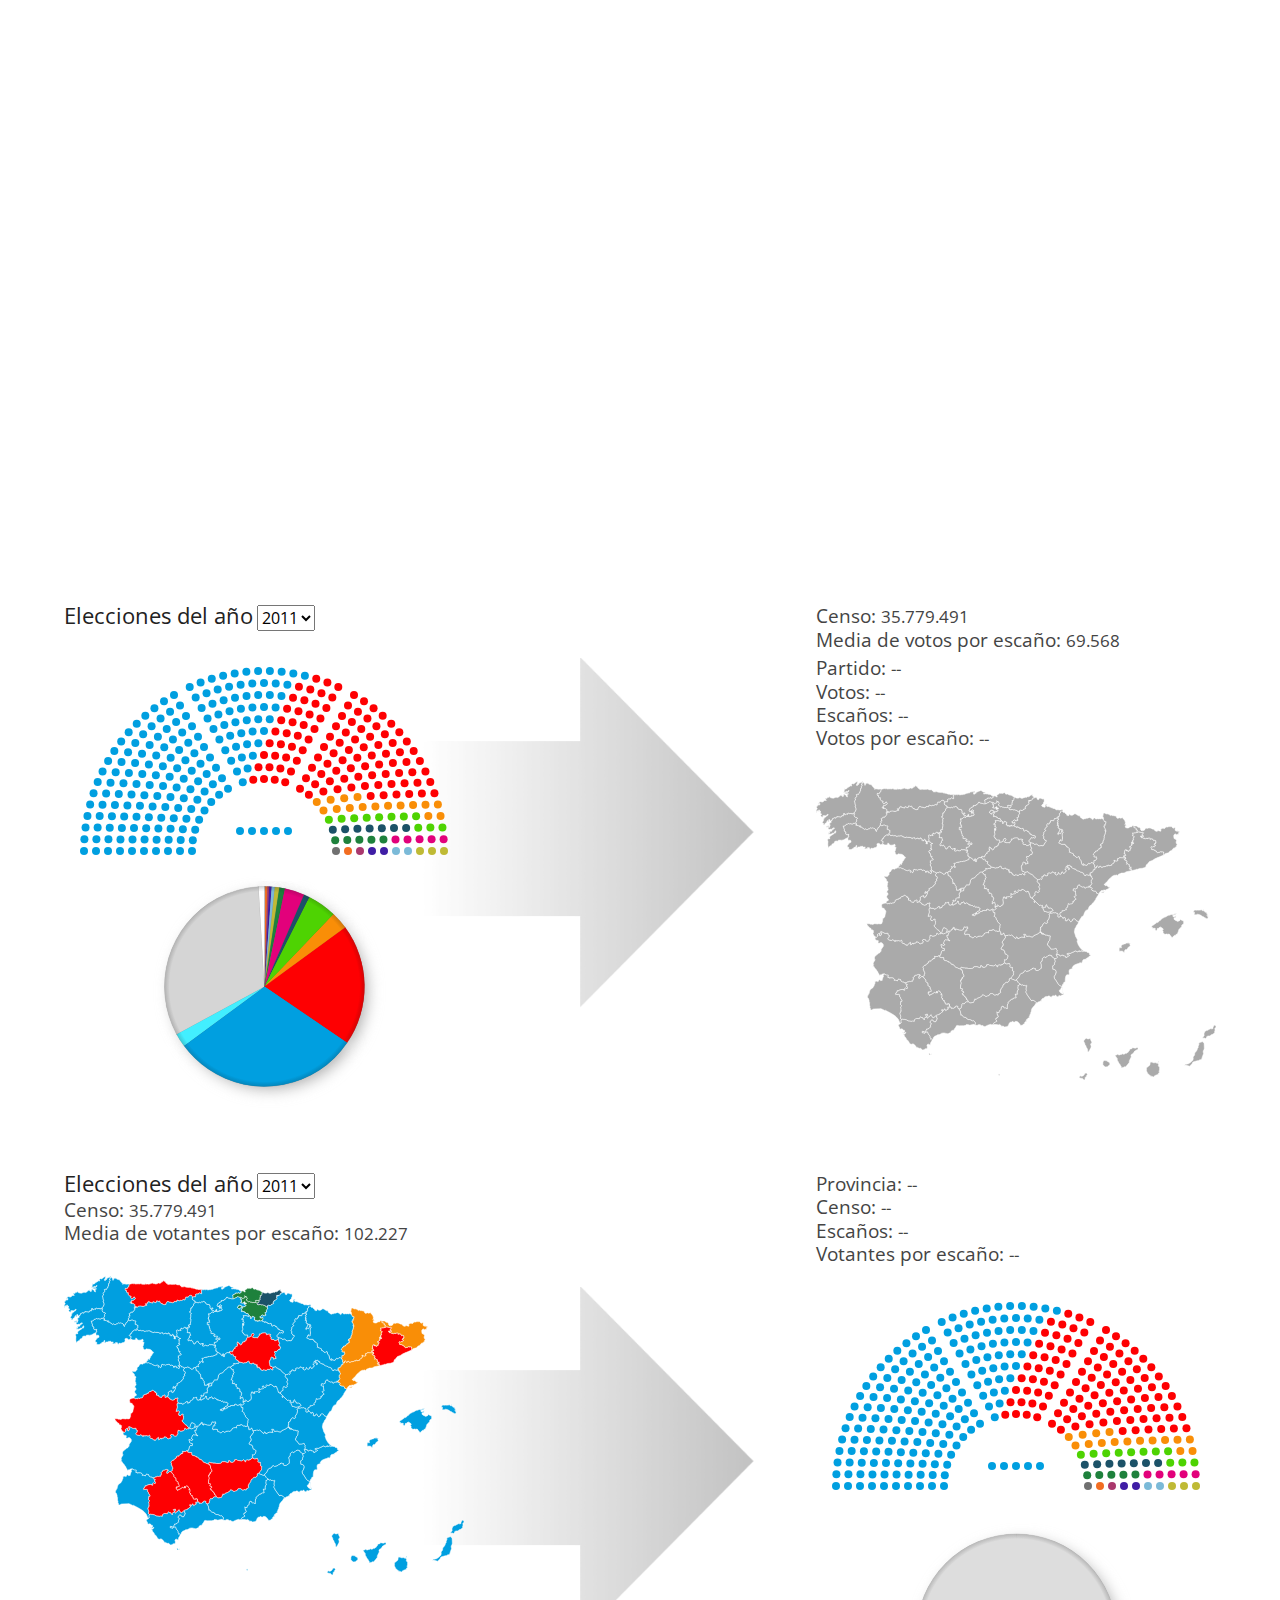
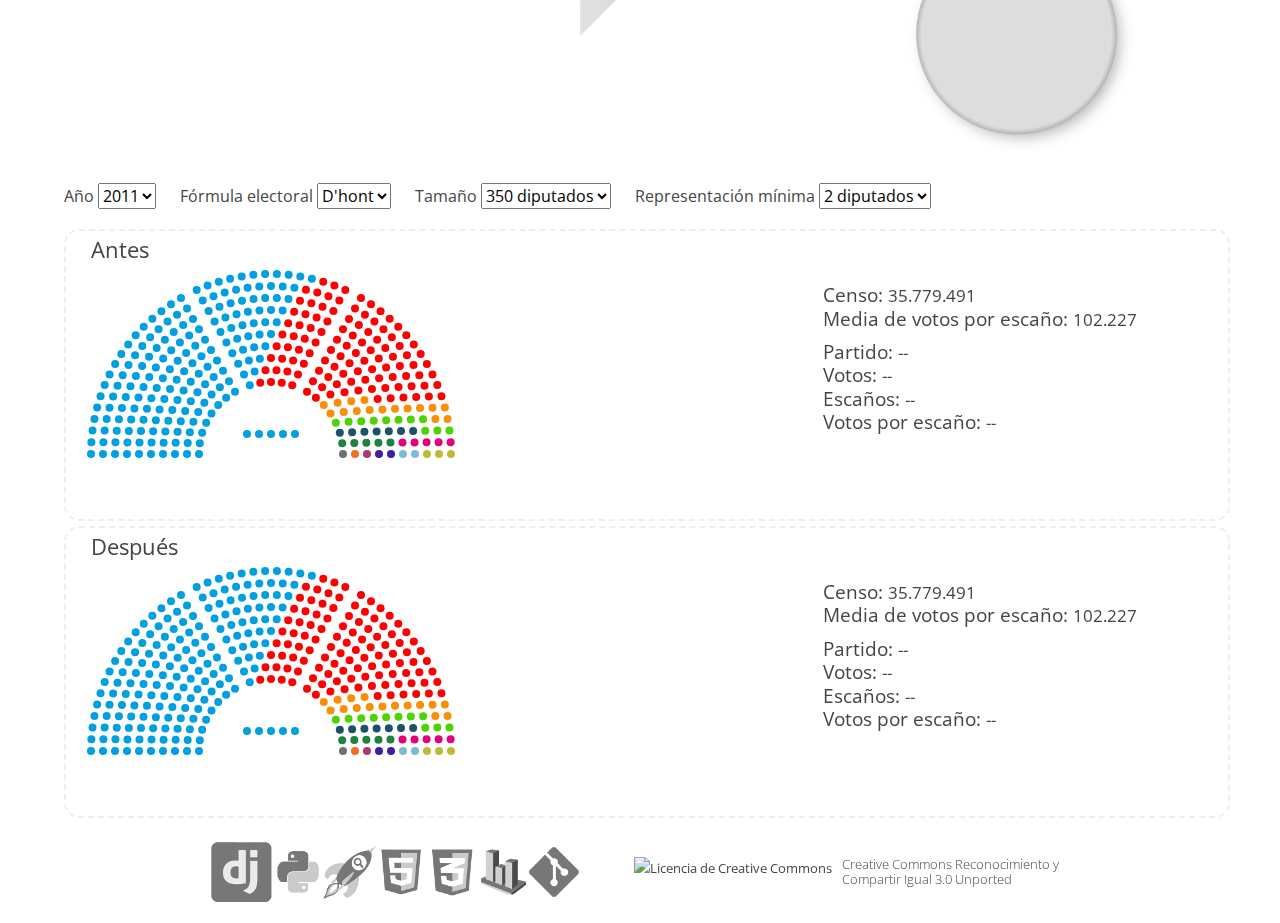
==== loreg.html @ 7c4c1dfa "First commit" ====
<!DOCTYPE html>
<html lang="es">
    <head>
        <title>LOREG</title>
        <meta charset="utf-8">
        <!--<link rel="stylesheet" href="css/GGS.css">-->
        <link rel="stylesheet" href="css/normalize.css">
        <link rel="stylesheet" href="css/base.css">
        <link rel="stylesheet" href="css/font-awesome.min.css">
        <link href='http://fonts.googleapis.com/css?family=Open+Sans:400,700,400italic,300' rel='stylesheet' type='text/css'>
        <link href='http://fonts.googleapis.com/css?family=Fauna+One' rel='stylesheet' type='text/css'>
    </head>
    <body>
        <div class="warning hidden">
            <a class="close"><img src="images/aspa.png"></a>
            <p>
                El navegador que estás usando no parece ser lo suficientemente moderno, 
                te recomiendo que instales la última versión de 
                <a href="https://www.mozilla.org/es-ES/firefox/fx/"> Firefox </a>, 
                un navegador libre que te permitirá experimentar la web con su máxima expresión.
            </p>
        </div>
        <div class="wrapper">
            <canvas id="subsidy" width=800 height=550></canvas>

            <article id="developmentNation" class="clearfix">
                <div class="left">
                    <div class="text">
                        <h3 class="title">Elecciones del año</h3>
                        <select class="year">
                            <option value="2011">2011</option>
                            <option value="2008">2008</option>
                            <option value="2004">2004</option>
                            <option value="2000">2000</option>
                            <option value="1996">1996</option>
                            <option value="1993">1993</option>
                            <option value="1989">1989</option>
                            <option value="1986">1986</option>
                            <option value="1982">1982</option>
                            <option value="1979">1979</option>
                            <option value="1977">1977</option>
                        </select>
                    </div>
                    <canvas class="congress"></canvas>
                    <canvas class="pie" id="developmentNationPie" width=400 height=250></canvas>
                </div>
                <div class="right">
                    <div class="text">
                        <h4>Censo:<span class="census">--</span></h4>
                        <h4 style="margin-bottom: 5px">Media de votos por escaño:<span class="average">--</span></h4>
                        <h4>Partido:<span class="party">--</span></h4>
                        <h4>Votos:<span class="votes">--</span></h4>
                        <h4>Escaños:<span class="seats">--</span></h4>
                        <h4>Votos por escaño:<span class="votesxseats">--</span></h4>
                    </div>
                    <canvas class="map"></canvas>
                </div>
            </article>

            <article id="developmentProvinces" class="clearfix">
                <div class="left">
                    <div class="text">
                        <h3 class="title">Elecciones del año</h3>
                        <select class="year">
                            <option value="2011">2011</option>
                            <option value="2008">2008</option>
                            <option value="2004">2004</option>
                            <option value="2000">2000</option>
                            <option value="1996">1996</option>
                            <option value="1993">1993</option>
                            <option value="1989">1989</option>
                            <option value="1986">1986</option>
                            <option value="1982">1982</option>
                            <option value="1979">1979</option>
                            <option value="1977">1977</option>
                        </select>
                        <h4>Censo:<span class="census">--</span></h4>
                        <h4 style="margin-bottom: 5px">Media de votantes por escaño:<span class="average">--</span></h4>
                    </div>
                    <canvas class="map"></canvas>
                </div>
                <div class="right">
                    <div class="text">
                        <h4>Provincia:<span class="province">--</span></h4>
                        <h4>Censo:<span class="pcensus">--</span></h4>
                        <h4>Escaños:<span class="seats">--</span></h4>
                        <h4>Votantes por escaño:<span class="votesxseats">--</span></h4>
                    </div>
                    <canvas class="congress"></canvas>
                    <canvas class="pie" id="developmentProvincesPie" width=400 height=275></canvas>
                </div>
            </article>

            <article id="alternatives">
                <form>
                    <span>
                        <label>Año</label>
                        <select class="year">
                            <option value="2011">2011</option>
                            <option value="2008">2008</option>
                            <option value="2004">2004</option>
                            <option value="2000">2000</option>
                            <option value="1996">1996</option>
                            <option value="1993">1993</option>
                            <option value="1989">1989</option>
                            <option value="1986">1986</option>
                            <option value="1982">1982</option>
                            <option value="1979">1979</option>
                            <option value="1977">1977</option>
                        </select>
                    </span>
                    <span>
                        <label>Fórmula electoral</label>
                        <select class="formula">
                            <option value="dhont">D'hont</option>
                            <option value="hare">Hare</option>
                            <option value="ugr">UGR</option>
                        </select>
                    </span>
                    <span>
                        <label>Tamaño</label>
                        <select class="size">
                            <option value="350">350 diputados</option>
                            <option value="400">400 diputados</option>
                        </select>
                    </span>
                    <span>
                        <label for="prueba">Representación mínima</label>
                        <select id="prueba" class="min">
                            <option value="2">2 diputados</option>
                            <option value="1">1 diputado</option>
                        </select>
                    </span>
                </form>
                <div class="before clearfix">
                    <h3>Antes</h3>
                    <canvas class="before"></canvas>
                    <div class="text">
                        <h4>Censo:<span class="census">--</span></h4>
                        <h4 style="margin-bottom: 10px">Media de votos por escaño:<span class="average">--</span></h4>
                        <h4>Partido:<span class="party">--</span></h4>
                        <h4>Votos:<span class="votes">--</span></h4>
                        <h4>Escaños:<span class="seats">--</span></h4>
                        <h4>Votos por escaño:<span class="votesxseat">--</span></h4>
                    </div>
                </div>
                <div class="after clearfix">
                    <h3>Después</h3>
                    <canvas class="after"></canvas>
                    <div class="text">
                        <h4>Censo:<span class="census">--</span></h4>
                        <h4 style="margin-bottom: 10px">Media de votos por escaño:<span class="average">--</span></h4>
                        <h4>Partido:<span class="party">--</span></h4>
                        <h4>Votos:<span class="votes">--</span></h4>
                        <h4>Escaños:<span class="seats">--</span></h4>
                        <h4>Votos por escaño:<span class="votesxseat">--</span></h4>
                    </div>
                </div>
            </article>

            <div class="footer">
                <img id="powered" src="images/powered.png" />
                <a rel="license" href="http://creativecommons.org/licenses/by-sa/3.0/deed.es_ES">
                    <img alt="Licencia de Creative Commons" src="http://i.creativecommons.org/l/by-sa/3.0/88x31.png" />
                    <span>Creative Commons Reconocimiento y Compartir Igual 3.0 Unported</span>
                </a>
            </div>
        </div>
        <script src="js/base.js"></script>
        <script src="js/tinyColor.js"></script>
        <script src="js/events.js"></script>
        <script src="js/graphics.js"></script>
        <script src="js/RGraph.common.core.js"></script>
        <script src="js/RGraph.common.dynamic.js"></script>
        <script src="js/RGraph.common.tooltips.js"></script>
        <script src="js/RGraph.pie.js"></script>
        <script src="js/RGraph.bar.js"></script>
        <script src="js/loreg.js"></script>
        <!--<script src="/js/GGS.js"></script>-->
    </body>
</html>
---- css/GGS.css ----
/*
*
*  Golden Grid System (1.01)	<http://goldengridsystem.com/>
*  by Joni Korpi 				<http://jonikorpi.com/>
*  licensed under MIT			<http://opensource.org/licenses/mit-license.php>
*	
*/
/*
*
*  Margin, padding, and border resets
*  except for form elements
*
*/
body,
div,
h1,
h2,
h3,
h4,
h5,
h6,
p,
blockquote,
pre,
dl,
dt,
dd,
ol,
ul,
li,
fieldset,
form,
label,
legend,
th,
td,
article,
aside,
figure,
footer,
header,
hgroup,
menu,
nav,
section {
  margin: 0;
  padding: 0;
  border: 0;
}
/*
*
*  Consistency fixes
*  adopted from http://necolas.github.com/normalize.css/
*
*/
html {
  height: 100%;
  -webkit-text-size-adjust: 100%;
  -ms-text-size-adjust: 100%;
}
body {
  min-height: 100%;
  font-size: 100%;
  position: absolute;
}
article,
aside,
details,
figcaption,
figure,
footer,
header,
hgroup,
nav,
section,
audio,
canvas,
video {
  display: block;
}
sub, sup {
  font-size: 75%;
  line-height: 0;
  position: relative;
  vertical-align: baseline;
}
sup {
  top: -0.5em;
}
sub {
  bottom: -0.25em;
}
pre {
  white-space: pre;
  white-space: pre-wrap;
  word-wrap: break-word;
}
b, strong {
  font-weight: bold;
}
abbr[title] {
  border-bottom: 1px dotted;
}
input,
textarea,
button,
select {
  margin: 0;
  font-size: 100%;
  line-height: normal;
  vertical-align: baseline;
}
button,
html input[type="button"],
input[type="reset"],
input[type="submit"] {
  cursor: pointer;
  -webkit-appearance: button;
}
input[type="checkbox"], input[type="radio"] {
  -webkit-box-sizing: border-box;
  -moz-box-sizing: border-box;
  -o-box-sizing: border-box;
  -ms-box-sizing: border-box;
  box-sizing: border-box;
}
textarea {
  overflow: auto;
}
table {
  border-collapse: collapse;
  border-spacing: 0;
}
/*
*
*  Simple fluid media
*
*/
figure {
  position: relative;
}
figure img,
figure object,
figure embed,
figure video {
  max-width: 100%;
  display: block;
}
img {
  border: 0;
  -ms-interpolation-mode: bicubic;
}
/*
*
*	Zoomable baseline grid
*	type size presets
*
*/
body {
  /* 16px / 24px */

  font-size: 1em;
  line-height: 1.5em;
}
.small {
  /* 13px / 18px */

  font-size: 0.8125em;
  line-height: 1.3846153846153846em;
}
.normal, h3 {
  /* 16px / 24px */

  font-size: 1em;
  line-height: 1.5em;
  /* 24 */

}
.large, h2, h1 {
  /* 26 / 36px */

  font-size: 1.625em;
  line-height: 1.3846153846153846em;
}
.huge {
  /* 42px / 48px */

  font-size: 2.625em;
  line-height: 1.1428571428571428em;
}
.massive {
  /* 68px / 72px */

  font-size: 4.25em;
  line-height: 1.0588235294117647em;
}
.gigantic {
  /* 110px / 120px */

  font-size: 6.875em;
  line-height: 1.0909090909090908em;
}
/*
*
*  Four-column grid active
*  ----------------------------------------
*  Margin   | #  1   2   3   4   |   Margin
*  5.55555% | %  25  50  75  100 | 5.55555%
*
*/
header, #twoway {
  margin: 0 5.555555555555555%;
}
h1, h2 {
  margin: 0.9230769230769231em 0 1.3846153846153846em;
}
h2 {
  font-weight: normal;
}
h3 {
  margin: 1.5em 0 1.5em;
}
/*
*  Simple elastic gutters
*  Note: box-sizing will not work in IE6-7
*/
.wrapper {
  padding: 0 0.75em;
  -webkit-box-sizing: border-box;
  -moz-box-sizing: border-box;
  box-sizing: border-box;
}
/*
*
*  Fixes for IE6-8
*  http://jonikorpi.com/leaving-old-IE-behind/
*
*/
.ie body {
  width: 40em;
  margin: 0 auto;
  font-size: 1.0625em;
}
.ie h1 {
  /* 42px / 48px */

  font-size: 2.625em;
  line-height: 1.1428571428571428em;
  margin: 1.1428571428571428em 0 0.5714285714285714em;
}
/* @media screen and (min-width: 640px) */
@media screen and (min-width: 40em) {
  body {
    /* Zoom baseline grid to 17/16 = 1.0625 */
  
    font-size: 1.0625em;
  }
  h1 {
    /* 42px / 48px */
  
    font-size: 2.625em;
    line-height: 1.1428571428571428em;
    margin: 1.1428571428571428em 0 0.5714285714285714em;
  }
}
/*
*
*  Eight-column grid active
*  ----------------------------------------------------------------------
*  Margin   | #  1     2     3     4     5     6     7     8   |   Margin
*  5.55555% | %  12.5  25.0  37.5  50.0  62.5  75.0  87.5  100 | 5.55555%
*	
*
*/
/* @media screen and (min-width: 720px) */
@media screen and (min-width: 45em) {
  body {
    /* Reset baseline grid to 16/16 = 1 */
  
    font-size: 1em;
  }
  #twoway .wrapper {
    float: left;
    width: 50%;
  }
}
/* @media screen and (min-width: 888px) */
@media screen and (min-width: 55.5em) {
  body {
    /* Zoom baseline grid to 17/16 = 1.0625 */
  
    font-size: 1.0625em;
  }
}
/* @media screen and (min-width: 984px) */
@media screen and (min-width: 61.5em) {
  body {
    /* Reset baseline grid to 16/16 = 1.0 */
  
    font-size: 1em;
  }
  header, #twoway {
    margin: 0 16.666666666666664%;
  }
}
/* @media screen and (min-width: 1200px) */
@media screen and (min-width: 75em) {
  body {
    /* Zoom baseline grid to 17/16 = 1.0625 */
  
    font-size: 1.0625em;
  }
}
/* @media screen and (min-width: 1392px) */
@media screen and (min-width: 87em) {
  body {
    /* Reset baseline grid to 16/16 = 1.0 */
  
    font-size: 1em;
  }
  header, #twoway {
    margin: 0 27.77777777777778%;
  }
}
/* @media screen and (min-width: 1680px) */
@media screen and (min-width: 105em) {
  body {
    /* Zoom baseline grid to 17/16 = 1.0625 */
  
    font-size: 1.0625em;
  }
}
/*
*
*  Sixteen-column grid active
*  ----------------------------------------------------------------------------------------------------------------------
*  Margin   | #  1     2     3     4     5     6     7     8     9     10    11    12    13    14    15    16  |   Margin
*  5.55555% | %  6.25  12.5  18.75 25.0  31.25 37.5  43.75 50.0  56.25 62.5  68.75 75.0  81.25 87.5  93.75 100 | 5.55555%
*	
*
*/
/* @media screen and (min-width: 1872px) */
@media screen and (min-width: 117em) {
  header, #twoway {
    margin: 0 5.555555555555555%;
  }
  header .wrapper {
    width: 37.5%;
    margin-left: 25%;
  }
  #twoway .wrapper {
    width: 25%;
  }
  #twoway .wrapper:first-child {
    margin-left: 25%;
  }
}
/* @media screen and (min-width: 2080px) */
@media screen and (min-width: 130em) {
  body {
    /* Zoom baseline grid to 18/16 = 1.125 */
  
    font-size: 1.125em;
    max-width: 160em;
  }
}
---- css/base.css ----
@font-face{
    font-family:Round;
    src: url('fonts/RoundStyleBasic.ttf');
}

*::-moz-selection{
    background: #F27627;
    color: white;
}

::selection{
    background: #F27627;
    color: white;
}

.clearfix:after {
    content: ".";
    display: block;
    clear: both;
    visibility: hidden;
    line-height: 0;
    height: 0;
}

.clearfix {
    display: inline-block;
}

bold{
    font-weight: bold;
}

body, h1, h2, h3, h4, h5, h6, p, blockquote, pre, a, abbr, acronym, address, cite, 
code, del, dfn, em, img, q, s, samp, small, strike, strong, sub, sup, tt, var, 
dd, dl, dt, li, ol, ul, fieldset, form, label, legend, button, table, caption, 
tbody, tfoot, thead, tr, th, td{
    font-family: 'Open Sans', sans-serif;
}

button{
    display: block;
    margin-top: 10px;
    border-radius: 15px;
    padding: 5px 10px;
    background: linear-gradient(to bottom, #EEE, #CCC) repeat scroll 0 0 transparent;
    box-shadow: 0 0 5px #aaa;
    border: none;
}

button:hover{
    background: linear-gradient(to bottom, #EEE, #BBB) repeat scroll 0 0 transparent;
    box-shadow: 0 0 5px #aaa inset;
}

button:active{
    background: #ddd;
}

textarea{
    resize: none;
}

a{
    text-decoration: none;
    color: #EF8E51;
    cursor: pointer;
}

a:hover{
    color: #734D35;
}

time{
    background-color: rgba(99, 135, 227, 0.3);
    color: white;
    padding: 3px 7px;
    border-radius: 7px;
    font-weight: bold;
}

div.footer a span{
    font-weight: 300;
}

summary{
    font-style: italic;
}

p, div, span, strong, mark, pre, input, textarea, h1, h2, h3, h4, h5, h6, h7, article h2 a, summary{
    color: #444;
    font-weight: normal;
}

h1, h2, h3, h4, h5, h6, h7, article h2 a{
    font-weight: bold;
}

h2, h3, h2 a{
    font-family: 'Fauna One', serif;
}

h2{
    font-size: 1.4em;
    text-align: left;
}

h3{
    font-size: 1.2em;
    margin: 10px 0;
    font-weight: normal;
}

article h3{
    margin: 0;
}

article .title{
    margin: 0;
}

article #tags{
    margin-top: 0;
}

h3 a{
    color: #444;
}

h5{
    font-size: 1em;
}

ul{
    list-style: circle inside;
    margin: 0;
}

#content ul, #content ol{
    margin: 10px 0 10px 30px;
}

#content ol{
    list-style: inside decimal;
}

#content img{
    margin: 10px;
}

#content img.center{
    display: flex;
    margin: 0 auto;
}

#content img.right{
    float:right;
    margin-left: 30px;
}

#content img.left{
    float: left;
    margin-right: 30px;
}

p{
    margin: 5px 0 0 0;
    text-indent: 30px;
}

body{
    line-height: 1.2em;
    position: absolute;
    font-size: 0.9em;
    width: 100%;
}

.wrapper{
    position: relative;
    padding: 0;
    text-align:center;
    margin: 0 auto;
    width: 96%;
    margin-top: 10px;
}

.warning{ 
    background: linear-gradient(135deg, rgba(0, 0, 0, 0.04) 25%, 
                                        transparent 25%, 
                                        transparent 50%, 
                                        rgba(0, 0, 0, 0.04) 50%, 
                                        rgba(0, 0, 0, 0.04) 75%, 
                                        transparent 75%, 
                                        transparent) repeat 0 0 / 50px 50px,
                #ffe761;
    position: fixed;
    z-index: 20;
    width: 100%;
}

.warning .close{
    float: right;
    margin: 5px;
    opacity: 0.5;
}

.warning .close:hover{
    opacity: 1;
}

.warning img{
    width: 20px;
}

.warning p{
    margin: 0 5px 0 15px;
}

#header{
    position: relative;
}

canvas#logo h1{
    font-family: Round;
    font-size: 120px;
    font-weight: normal;
    margin: 70px 0 70px 25px;
}

div[role="navigation"]{
    line-height: 1.5em;
    font-size: 16px;
    margin: 0;
    background: #EF8E51;
    position: static;
    width: 100%;
    z-index: 20;
}

div[role="navigation"] a{
    color: white;
    padding: 0;
    display: block;
}

.pagination a.selected, .selected{
    background-color: rgba(99, 135, 227, 0.9);
}

li[role="search"]{
    color: white;
}

.edited{
    background: #EDA476;
}

div[role="navigation"] a:hover{
    color: white;
    background: #734D35;
}

li[role="search"] form:hover{
    cursor: text;
}

li[role="search"] input{
    background: none;
    border: none;
    width: 55px;
    color: white;
    transition: width 0.5s;
}

li[role="search"] input:focus{
    width: 150px;
}

div.contact{
    display: block;
    font-size: 20px;
}

div.contact ul{
    list-style: none;
}

div.contact li{
    display: inline;
    padding: 0 5px;
}

div[role="navigation"] ul, footer ul{
    text-align: center;
    margin: 0 auto;
    padding:0;
    list-style: none;
}

.pagination ul{
    margin: 0;
    text-align: center;
}

.pagination a{
    color: white;
    background: rgba(99, 135, 227, 0.35);
    padding: 2px 5px;
    border-radius: 2px 0 2px 0;
}

.pagination a:hover{
    background: #6387E3;
}

footer li, .pagination li{
    display: inline;
    padding-right: 5px;
}

div[role="main"]{
    text-align: justify;
}

.title{
    margin-bottom: 10px;
    display: flex;
    display: -webkit-flex;
    flex-flow: row;
    -webkit-flex-flow: row;
    align-items: center;
    -webkit-align-items: center;
    justify-content: space-between;
    -webkit-justify-content: space-between;
}

.title h1, .title h2{
    margin: 0;
}

div[role="main"] summary{
    clear: both;
    margin-top: 5px;
}

#toc div{
    position: static;
    width: 100%;
}

#toc{
    margin-bottom: 20px;
}

#toc ul{
    margin-left: 10px;
}

#totoc{
    font-size: 30px;
    border-radius: 50px;
    background: rgb(239, 142, 81);
    box-shadow: 0 0 8px #fff inset;
    position: fixed;
    bottom: 20px;
    right: 20px;
    color: white;
    opacity: 0.4;
    z-index: 40;
    padding: 15px;
}

#totoc:hover{
    opacity: 1;
}

.related ul{
    margin-left: 20px;
}

.related summary{
    margin-left: 10px;
}

.related li:hover{
    padding: 5px 15px 15px 10px;
    margin-left: -13px;
    border-radius: 5px;
    border: 2px #eee dashed;
}

#tags{
    margin: 10px 0 0;
}

#tags h5{
    display: inline;
    padding: 0;
    margin: 0;
}

#tags ul{
    display: inline;
}

#related-articles h5, #related-reports h5, #toc h5{
    margin-bottom: 0;
}

#tags, #related-articles, #related-reports{
    margin-bottom: 20px;
}

div.footer{
    clear: both;
    margin: 0;
    text-align: left;
    display: flex;
    display: -webkit-flex;
    flex-direction: column;
    -webkit-flex-direction: column;
    justify-content: center;
    -webkit-justify-content: center;
    align-items: center;
    -webkit-align-items: center;
}

div.footer a{
    color: #444;
    font-size: 13px;
    text-align: left;
    display: flex;
    display: -webkit-flex;
    flex-direction: row;
    -webkit-flex-direction: row;
    justify-content: center;
    -webkit-justify-content: center;
}

div.footer a span{
    width: 230px;
    padding-left: 10px;
    line-height: 1.2em;
}

div.footer a img{
    height: 31px;
}

div.footer #powered{
    height: 60px;
    margin: 0 0 30px 0;
}

.hidden{
    display: none;
}

.overlay{
    background: rgba(0, 0, 0, 0.2);
    position: absolute;
    top: 0;
    left: 0;
    opacity: 0.8;
    width: 100%;
    height: 100%;
    z-index: 99;
}

.pop-up{
    z-index: 100;
    position: absolute;
    width: 300px;
    background: white;
    padding: 12px;
    border-radius: 5px 0 5px 5px;
    box-shadow: 0 0 5px #fff;
}

.pop-up input, .pop-up textarea{
    width: 98%;
    display: block;
}

@media all and (min-width: 500px){
    div[role="navigation"]{
        height: 26px;
        position: fixed;
    }

    div[role="navigation"] li{
        float: left;
    }

    div[role="navigation"] li[role="search"]{
        float:right;
    }

    div[role="navigation"] ul{
        text-align: left;
    }

    div[role="navigation"] a, div[role="navigation"] form{
        padding: 3px 4px;
        display: inline;
    }
    
    .wrapper{
        margin-top: 30px;
        padding: 0 20px;
    }

    div.footer{
        margin: 20px;
    }

    .pop-up{
        width: 400px;
    }
}

@media all and (min-width: 800px){
    h2{
        font-size: 1.7em;
    }

    h3{
        font-size: 1.4em;
    }

    body, h5 {
        line-height: 1.4em;
        font-size: 1em;
    }

    h5{
        font-size: 1.1em;
    }

    div[role="navigation"] ul{
        width: 60%;
    }
    
    div.contact{
        display: inline-block;
        font-size: 20px;
        position: relative;
        top: -40px;
    }

    div.contact li{
        display: block;
        padding: 0;
    }

    div.footer{
        flex-direction: row;
        -webkit-flex-direction: row;
    }

    div.footer #powered{
        margin: 0 50px 0 0;
    }
}

@media all and (min-width: 1025px){
    .wrapper{
        width: 86%;
    }

    div[role="main"] > .title, #content{
        width: 61.13%;
    }
    
    #toc{
        float: right;
        width: 35.19%;
    }

    #toc div{
        position: fixed;
        width: 30%;
    }

    #totoc{
        display: none;
    }
}

@media all and (min-width: 1700px){

    #wrapperArticle{
        width: 80%;
    }

    div[role="main"] > .title, #content{
        width: 70.13%;
    }

    #toc{
        width: 27.19%;
    }

    #toc ul{
        width: 83%;
    }
    
    div[role="navigation"] ul{
        width: 50%;
    }
}

/* loreg.css */
.wrapper{
    margin-top : 0;
    width: 95%;
    position: static;
}

article{
       text-align: center;
}

article h3{
    margin: 3px 0;
}

h3, h4{
    font-family: "Open Sans";
}

h4 span{
    margin-left: 5px;
    font-size: 0.9em;
}

h4{
    font-size: 1.2em;
    font-weight: normal;
}

.text{
    margin: 10px 0;
}

.title{
    display: inline;
    margin-bottom: 5px;
    color: #222;
}

.text i{
    color: #AAA;
    width: 15px;
}

#help{
    position: absolute;
    top: 0;
    left: -330px;
    z-index: 100;
    transition: left 2s;
}

#help.expanded{
    left: 0;
    transition: left 1s;
}

#help #content{
    color: white;
    padding: 20px;
    position: fixed;
    width: 300px;
    text-align: left;
    background: rgba(0,0,0,0.7);
    cursor: pointer;
}

#help #eject{
    color: white;
    position: absolute;
    font-size: 20px;
    top: 50%;
    left: 340px;
    height: 30px;
    width: 30px;
    background: rgba(0,0,0,0.7);
    transform: rotate(90deg);
}

#help #eject:hover, #help #content.selected, #help #eject.selected{
    background: rgba(0,0,0,0.9);
}

#eject i{
    padding: 0 0 0 6px;
}

#help #eject.expanded{
    transform: rotate(-90deg);
}

#title{
    text-align: left;
}

#title h1{
    font-size: 4em;
    color: #444;
}

#developmentNation, #developmentProvinces{
    width: 100%;
}

#developmentProvinces{
    clear: both;
    margin-top: 30px;
}

#alternatives form{
    text-align: left;
    margin-bottom: 20px;
}

#alternatives form span{
    display: block;
    width: 100%;
    position:relative;
    line-height: 2em;
}

#alternatives select{
    margin-right: 20px;
    position: absolute;
    top: 0;
    right: 0;
}

#alternatives h3{
    text-align: left;
    margin-left: 20px;
}

#alternatives > div{
    width: 100%;
    border: 2px dashed #EEE;
    padding: 5px;
    border-radius: 15px;
}

#alternatives > div:hover{
    border: 2px dashed #CCC;
}

@media all and (min-width: 650px){
    #alternatives .text{
        text-align: left;
    }
    
    #alternatives canvas{
        float: left;
        clear: both;
    }
}

@media all and (min-width: 880px){
    #developmentNation, #developmentProvinces{
        background: url("../images/arrow.png") 70% 60% no-repeat;
        background-size: auto 250px;
    }
    
    .left{
        float: left;
    }

    .right{
        float: right;
    }
    
    .text{
        margin-bottom: 30px;
        text-align: left;
        margin-top: 20px;
        display: block;
    }
    
    article canvas{
        display: block;
    }
    
    #developmentNation .text{
        margin-top: 50px;
    }
    
    #alternatives .text{
        display: inline;
        float: right;
        width: 400px;
    }
    
    #alternatives form span{
        display: inline;
        width: 100%;
        position:relative;
        line-height: 1em;
    }
    
    #alternatives select{
        margin-right: 20px;
        position: static;
    }
}

@media all and (min-width: 1200px){
    .wrapper{
       width: 90%
    }
    
    #developmentNation, #developmentProvinces{
        background: url("../images/arrow.png") 60% 50% no-repeat;
        background-size: auto 350px;
    }
}

@media all and (min-width: 1600px){
    .wrapper{
       width: 70%;
    }
}
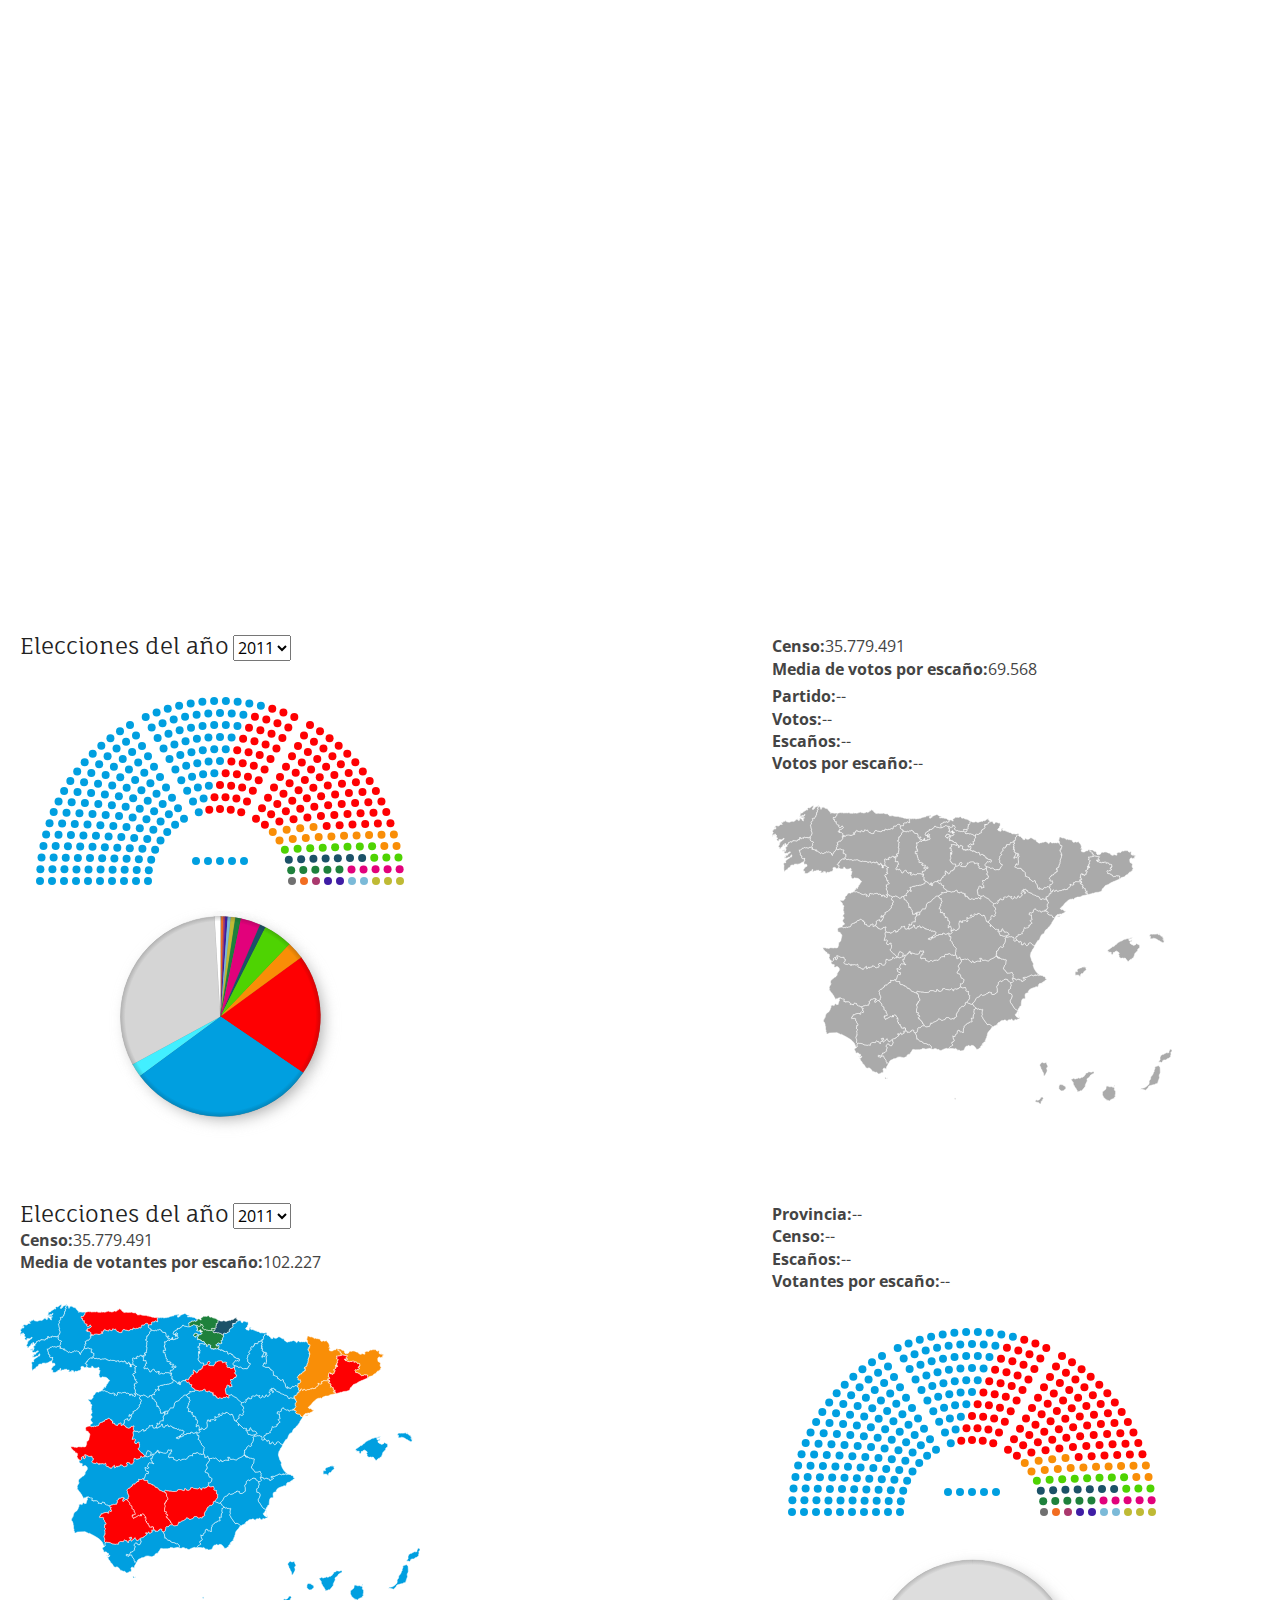
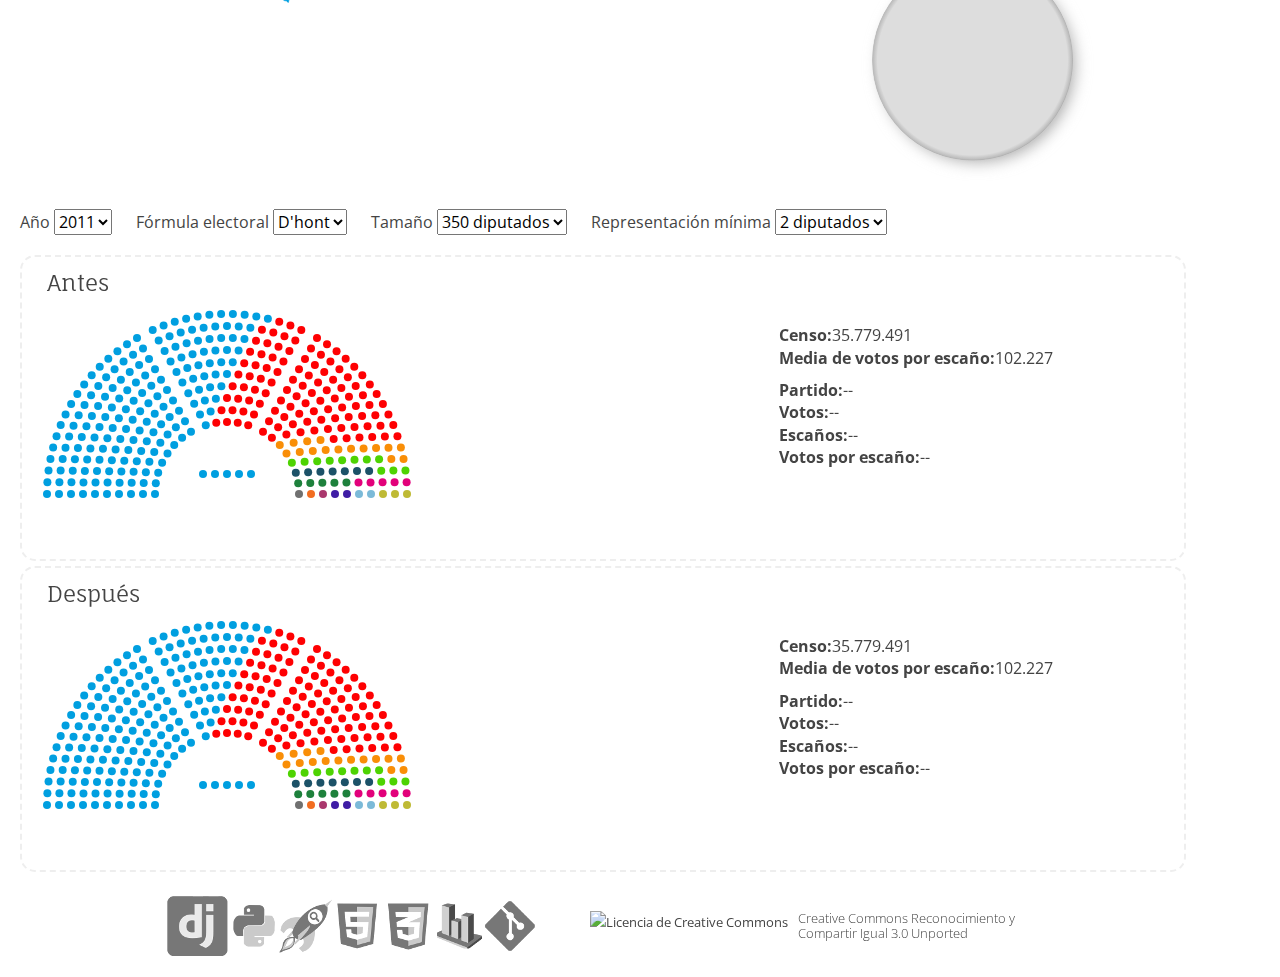
==== commit eb8a5315: "Css merged" ====
--- a/loreg.html
+++ b/loreg.html
@@ -6,7 +6,6 @@
         <!--<link rel="stylesheet" href="css/GGS.css">-->
         <link rel="stylesheet" href="css/normalize.css">
         <link rel="stylesheet" href="css/base.css">
-        <link rel="stylesheet" href="css/font-awesome.min.css">
         <link href='http://fonts.googleapis.com/css?family=Open+Sans:400,700,400italic,300' rel='stylesheet' type='text/css'>
         <link href='http://fonts.googleapis.com/css?family=Fauna+One' rel='stylesheet' type='text/css'>
     </head>
--- a/css/base.css
+++ b/css/base.css
@@ -26,15 +26,32 @@
     display: inline-block;
 }
 
-bold{
-    font-weight: bold;
-}
-
 body, h1, h2, h3, h4, h5, h6, p, blockquote, pre, a, abbr, acronym, address, cite, 
 code, del, dfn, em, img, q, s, samp, small, strike, strong, sub, sup, tt, var, 
 dd, dl, dt, li, ol, ul, fieldset, form, label, legend, button, table, caption, 
 tbody, tfoot, thead, tr, th, td{
     font-family: 'Open Sans', sans-serif;
+}
+
+p, div, span, strong, mark, pre, input, textarea, h1, h2, h3, h4, h5, h6, h7, article h2 a, summary{
+    color: #444;
+    font-weight: normal;
+}
+
+.hidden{
+    display: none;
+}
+
+body{
+    line-height: 1.2em;
+    position: absolute;
+    font-size: 0.9em;
+    width: 100%;
+}
+
+p{
+    margin: 5px 0 0 0;
+    text-indent: 30px;
 }
 
 button{
@@ -70,25 +87,8 @@
     color: #734D35;
 }
 
-time{
-    background-color: rgba(99, 135, 227, 0.3);
-    color: white;
-    padding: 3px 7px;
-    border-radius: 7px;
+bold{
     font-weight: bold;
-}
-
-div.footer a span{
-    font-weight: 300;
-}
-
-summary{
-    font-style: italic;
-}
-
-p, div, span, strong, mark, pre, input, textarea, h1, h2, h3, h4, h5, h6, h7, article h2 a, summary{
-    color: #444;
-    font-weight: normal;
 }
 
 h1, h2, h3, h4, h5, h6, h7, article h2 a{
@@ -110,18 +110,6 @@
     font-weight: normal;
 }
 
-article h3{
-    margin: 0;
-}
-
-article .title{
-    margin: 0;
-}
-
-article #tags{
-    margin-top: 0;
-}
-
 h3 a{
     color: #444;
 }
@@ -135,507 +123,10 @@
     margin: 0;
 }
 
-#content ul, #content ol{
-    margin: 10px 0 10px 30px;
-}
-
-#content ol{
-    list-style: inside decimal;
-}
-
-#content img{
-    margin: 10px;
-}
-
-#content img.center{
-    display: flex;
-    margin: 0 auto;
-}
-
-#content img.right{
-    float:right;
-    margin-left: 30px;
-}
-
-#content img.left{
-    float: left;
-    margin-right: 30px;
-}
-
-p{
-    margin: 5px 0 0 0;
-    text-indent: 30px;
-}
-
-body{
-    line-height: 1.2em;
-    position: absolute;
-    font-size: 0.9em;
-    width: 100%;
-}
-
-.wrapper{
-    position: relative;
-    padding: 0;
-    text-align:center;
-    margin: 0 auto;
-    width: 96%;
-    margin-top: 10px;
-}
-
-.warning{ 
-    background: linear-gradient(135deg, rgba(0, 0, 0, 0.04) 25%, 
-                                        transparent 25%, 
-                                        transparent 50%, 
-                                        rgba(0, 0, 0, 0.04) 50%, 
-                                        rgba(0, 0, 0, 0.04) 75%, 
-                                        transparent 75%, 
-                                        transparent) repeat 0 0 / 50px 50px,
-                #ffe761;
-    position: fixed;
-    z-index: 20;
-    width: 100%;
-}
-
-.warning .close{
-    float: right;
-    margin: 5px;
-    opacity: 0.5;
-}
-
-.warning .close:hover{
-    opacity: 1;
-}
-
-.warning img{
-    width: 20px;
-}
-
-.warning p{
-    margin: 0 5px 0 15px;
-}
-
-#header{
-    position: relative;
-}
-
-canvas#logo h1{
-    font-family: Round;
-    font-size: 120px;
-    font-weight: normal;
-    margin: 70px 0 70px 25px;
-}
-
-div[role="navigation"]{
-    line-height: 1.5em;
-    font-size: 16px;
-    margin: 0;
-    background: #EF8E51;
-    position: static;
-    width: 100%;
-    z-index: 20;
-}
-
-div[role="navigation"] a{
-    color: white;
-    padding: 0;
-    display: block;
-}
-
-.pagination a.selected, .selected{
-    background-color: rgba(99, 135, 227, 0.9);
-}
-
-li[role="search"]{
-    color: white;
-}
-
-.edited{
-    background: #EDA476;
-}
-
-div[role="navigation"] a:hover{
-    color: white;
-    background: #734D35;
-}
-
-li[role="search"] form:hover{
-    cursor: text;
-}
-
-li[role="search"] input{
-    background: none;
-    border: none;
-    width: 55px;
-    color: white;
-    transition: width 0.5s;
-}
-
-li[role="search"] input:focus{
-    width: 150px;
-}
-
-div.contact{
-    display: block;
-    font-size: 20px;
-}
-
-div.contact ul{
-    list-style: none;
-}
-
-div.contact li{
-    display: inline;
-    padding: 0 5px;
-}
-
-div[role="navigation"] ul, footer ul{
-    text-align: center;
-    margin: 0 auto;
-    padding:0;
-    list-style: none;
-}
-
-.pagination ul{
-    margin: 0;
-    text-align: center;
-}
-
-.pagination a{
-    color: white;
-    background: rgba(99, 135, 227, 0.35);
-    padding: 2px 5px;
-    border-radius: 2px 0 2px 0;
-}
-
-.pagination a:hover{
-    background: #6387E3;
-}
-
-footer li, .pagination li{
-    display: inline;
-    padding-right: 5px;
-}
-
-div[role="main"]{
-    text-align: justify;
-}
-
-.title{
-    margin-bottom: 10px;
-    display: flex;
-    display: -webkit-flex;
-    flex-flow: row;
-    -webkit-flex-flow: row;
-    align-items: center;
-    -webkit-align-items: center;
-    justify-content: space-between;
-    -webkit-justify-content: space-between;
-}
-
-.title h1, .title h2{
-    margin: 0;
-}
-
-div[role="main"] summary{
-    clear: both;
-    margin-top: 5px;
-}
-
-#toc div{
-    position: static;
-    width: 100%;
-}
-
-#toc{
-    margin-bottom: 20px;
-}
-
-#toc ul{
-    margin-left: 10px;
-}
-
-#totoc{
-    font-size: 30px;
-    border-radius: 50px;
-    background: rgb(239, 142, 81);
-    box-shadow: 0 0 8px #fff inset;
-    position: fixed;
-    bottom: 20px;
-    right: 20px;
-    color: white;
-    opacity: 0.4;
-    z-index: 40;
-    padding: 15px;
-}
-
-#totoc:hover{
-    opacity: 1;
-}
-
-.related ul{
-    margin-left: 20px;
-}
-
-.related summary{
-    margin-left: 10px;
-}
-
-.related li:hover{
-    padding: 5px 15px 15px 10px;
-    margin-left: -13px;
-    border-radius: 5px;
-    border: 2px #eee dashed;
-}
-
-#tags{
-    margin: 10px 0 0;
-}
-
-#tags h5{
-    display: inline;
-    padding: 0;
-    margin: 0;
-}
-
-#tags ul{
-    display: inline;
-}
-
-#related-articles h5, #related-reports h5, #toc h5{
-    margin-bottom: 0;
-}
-
-#tags, #related-articles, #related-reports{
-    margin-bottom: 20px;
-}
-
-div.footer{
-    clear: both;
-    margin: 0;
-    text-align: left;
-    display: flex;
-    display: -webkit-flex;
-    flex-direction: column;
-    -webkit-flex-direction: column;
-    justify-content: center;
-    -webkit-justify-content: center;
-    align-items: center;
-    -webkit-align-items: center;
-}
-
-div.footer a{
-    color: #444;
-    font-size: 13px;
-    text-align: left;
-    display: flex;
-    display: -webkit-flex;
-    flex-direction: row;
-    -webkit-flex-direction: row;
-    justify-content: center;
-    -webkit-justify-content: center;
-}
-
-div.footer a span{
-    width: 230px;
-    padding-left: 10px;
-    line-height: 1.2em;
-}
-
-div.footer a img{
-    height: 31px;
-}
-
-div.footer #powered{
-    height: 60px;
-    margin: 0 0 30px 0;
-}
-
-.hidden{
-    display: none;
-}
-
-.overlay{
-    background: rgba(0, 0, 0, 0.2);
-    position: absolute;
-    top: 0;
-    left: 0;
-    opacity: 0.8;
-    width: 100%;
-    height: 100%;
-    z-index: 99;
-}
-
-.pop-up{
-    z-index: 100;
-    position: absolute;
-    width: 300px;
-    background: white;
-    padding: 12px;
-    border-radius: 5px 0 5px 5px;
-    box-shadow: 0 0 5px #fff;
-}
-
-.pop-up input, .pop-up textarea{
-    width: 98%;
-    display: block;
-}
-
-@media all and (min-width: 500px){
-    div[role="navigation"]{
-        height: 26px;
-        position: fixed;
-    }
-
-    div[role="navigation"] li{
-        float: left;
-    }
-
-    div[role="navigation"] li[role="search"]{
-        float:right;
-    }
-
-    div[role="navigation"] ul{
-        text-align: left;
-    }
-
-    div[role="navigation"] a, div[role="navigation"] form{
-        padding: 3px 4px;
-        display: inline;
-    }
-    
-    .wrapper{
-        margin-top: 30px;
-        padding: 0 20px;
-    }
-
-    div.footer{
-        margin: 20px;
-    }
-
-    .pop-up{
-        width: 400px;
-    }
-}
-
-@media all and (min-width: 800px){
-    h2{
-        font-size: 1.7em;
-    }
-
-    h3{
-        font-size: 1.4em;
-    }
-
-    body, h5 {
-        line-height: 1.4em;
-        font-size: 1em;
-    }
-
-    h5{
-        font-size: 1.1em;
-    }
-
-    div[role="navigation"] ul{
-        width: 60%;
-    }
-    
-    div.contact{
-        display: inline-block;
-        font-size: 20px;
-        position: relative;
-        top: -40px;
-    }
-
-    div.contact li{
-        display: block;
-        padding: 0;
-    }
-
-    div.footer{
-        flex-direction: row;
-        -webkit-flex-direction: row;
-    }
-
-    div.footer #powered{
-        margin: 0 50px 0 0;
-    }
-}
-
-@media all and (min-width: 1025px){
-    .wrapper{
-        width: 86%;
-    }
-
-    div[role="main"] > .title, #content{
-        width: 61.13%;
-    }
-    
-    #toc{
-        float: right;
-        width: 35.19%;
-    }
-
-    #toc div{
-        position: fixed;
-        width: 30%;
-    }
-
-    #totoc{
-        display: none;
-    }
-}
-
-@media all and (min-width: 1700px){
-
-    #wrapperArticle{
-        width: 80%;
-    }
-
-    div[role="main"] > .title, #content{
-        width: 70.13%;
-    }
-
-    #toc{
-        width: 27.19%;
-    }
-
-    #toc ul{
-        width: 83%;
-    }
-    
-    div[role="navigation"] ul{
-        width: 50%;
-    }
-}
-
-/* loreg.css */
 .wrapper{
     margin-top : 0;
     width: 95%;
     position: static;
-}
-
-article{
-       text-align: center;
-}
-
-article h3{
-    margin: 3px 0;
-}
-
-h3, h4{
-    font-family: "Open Sans";
-}
-
-h4 span{
-    margin-left: 5px;
-    font-size: 0.9em;
-}
-
-h4{
-    font-size: 1.2em;
-    font-weight: normal;
 }
 
 .text{
@@ -753,23 +244,104 @@
     border: 2px dashed #CCC;
 }
 
+div.footer{
+    clear: both;
+    margin: 0;
+    text-align: left;
+    display: flex;
+    display: -webkit-flex;
+    flex-direction: column;
+    -webkit-flex-direction: column;
+    justify-content: center;
+    -webkit-justify-content: center;
+    align-items: center;
+    -webkit-align-items: center;
+}
+
+div.footer a{
+    color: #444;
+    font-size: 13px;
+    text-align: left;
+    display: flex;
+    display: -webkit-flex;
+    flex-direction: row;
+    -webkit-flex-direction: row;
+    justify-content: center;
+    -webkit-justify-content: center;
+}
+
+div.footer a span{
+    width: 230px;
+    padding-left: 10px;
+    line-height: 1.2em;
+    font-weight: 300;
+}
+
+div.footer a img{
+    height: 31px;
+}
+
+div.footer #powered{
+    height: 60px;
+    margin: 0 0 30px 0;
+}
+
+@media all and (min-width: 500px){
+    .wrapper{
+        margin-top: 30px;
+        padding: 0 20px;
+    }
+
+    div.footer{
+        margin: 20px;
+    }
+}
+
 @media all and (min-width: 650px){
     #alternatives .text{
         text-align: left;
     }
-    
+
     #alternatives canvas{
         float: left;
         clear: both;
     }
 }
 
+@media all and (min-width: 800px){
+    h2{
+        font-size: 1.7em;
+    }
+
+    h3{
+        font-size: 1.4em;
+    }
+
+    body, h5 {
+        line-height: 1.4em;
+        font-size: 1em;
+    }
+
+    h5{
+        font-size: 1.1em;
+    }
+
+    div.footer{
+        flex-direction: row;
+        -webkit-flex-direction: row;
+    }
+
+    div.footer #powered{
+        margin: 0 50px 0 0;
+    }
+}
+
 @media all and (min-width: 880px){
     #developmentNation, #developmentProvinces{
-        background: url("../images/arrow.png") 70% 60% no-repeat;
+        background: url("/static/images/arrow.png") 70% 60% no-repeat;
         background-size: auto 250px;
     }
-    
+
     .left{
         float: left;
     }
@@ -777,48 +349,54 @@
     .right{
         float: right;
     }
-    
+
     .text{
         margin-bottom: 30px;
         text-align: left;
         margin-top: 20px;
         display: block;
     }
-    
+
     article canvas{
         display: block;
     }
-    
+
     #developmentNation .text{
         margin-top: 50px;
     }
-    
+
     #alternatives .text{
         display: inline;
         float: right;
         width: 400px;
     }
-    
+
     #alternatives form span{
         display: inline;
         width: 100%;
         position:relative;
         line-height: 1em;
     }
-    
+
     #alternatives select{
         margin-right: 20px;
         position: static;
     }
 }
 
+@media all and (min-width: 1025px){
+    .wrapper{
+        width: 86%;
+    }
+}
+
 @media all and (min-width: 1200px){
     .wrapper{
        width: 90%
     }
-    
+
     #developmentNation, #developmentProvinces{
-        background: url("../images/arrow.png") 60% 50% no-repeat;
+        background: url("/static/images/arrow.png") 60% 50% no-repeat;
         background-size: auto 350px;
     }
 }
